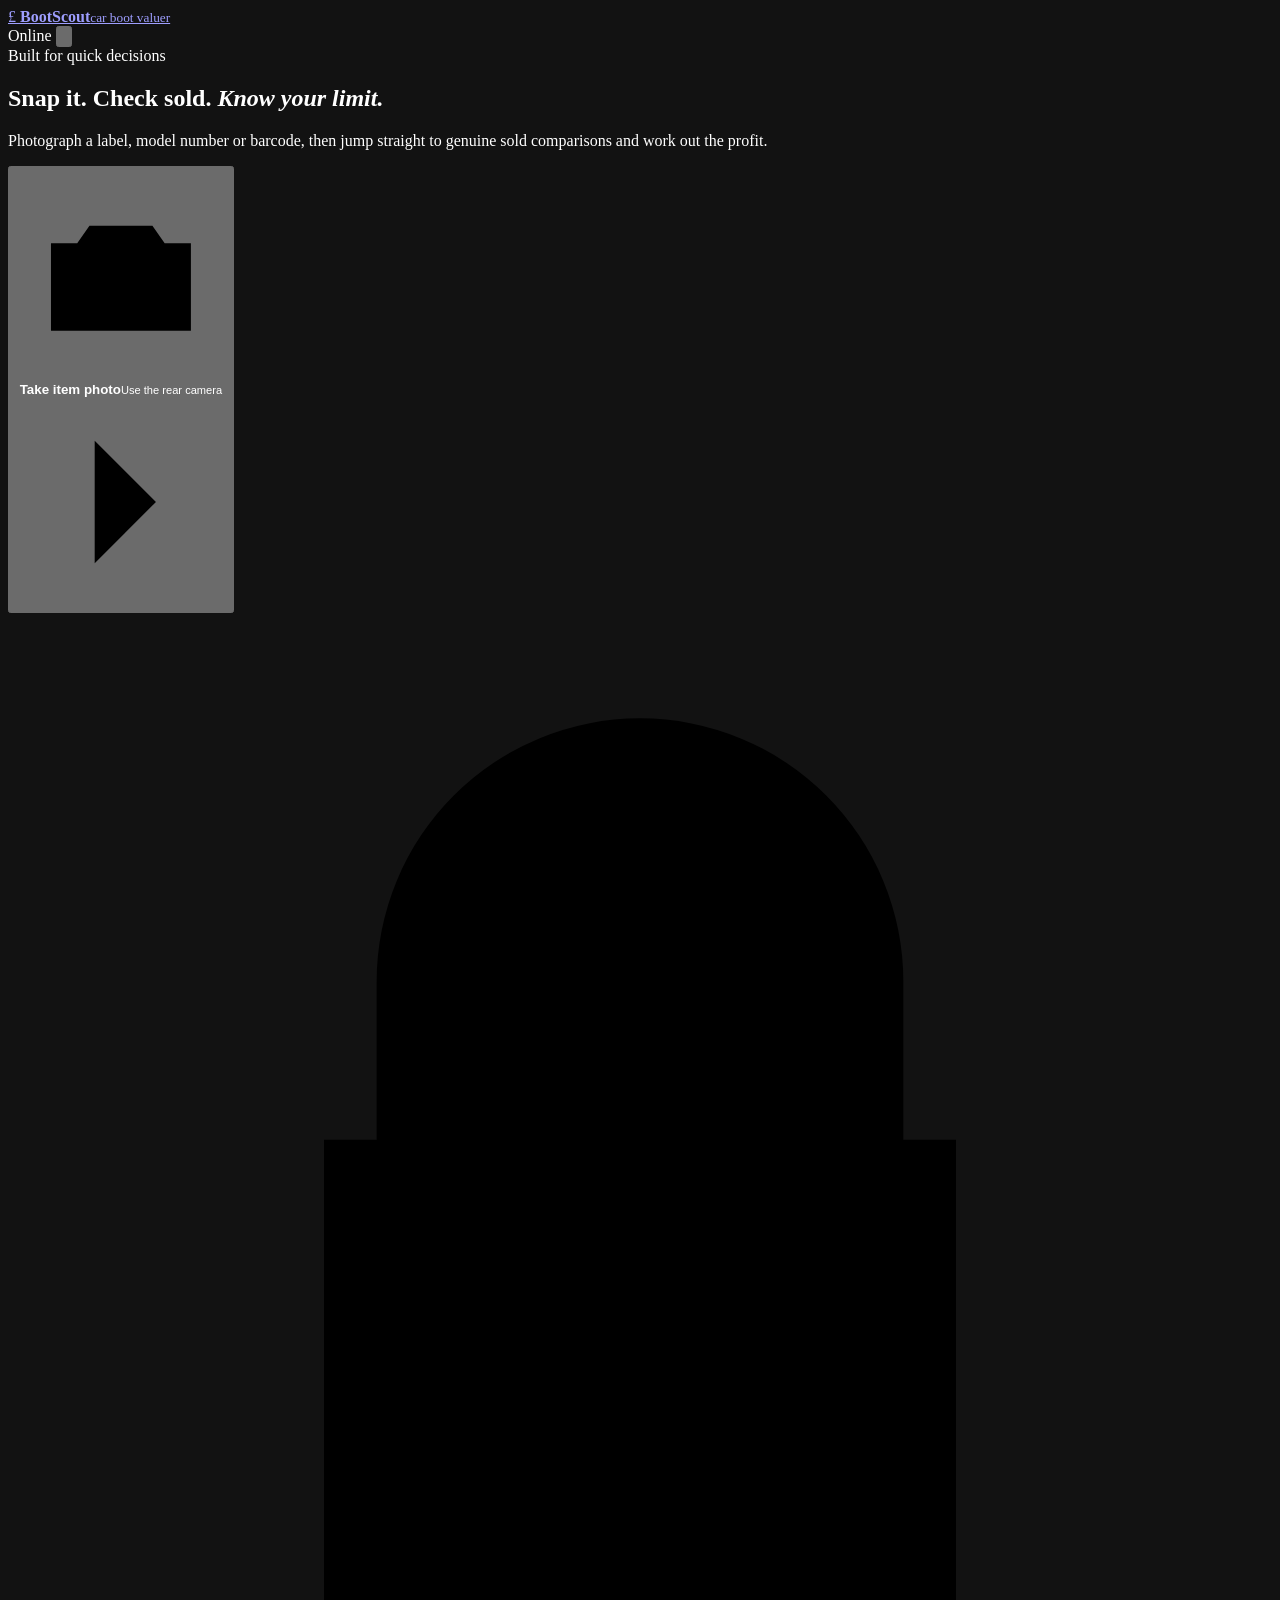
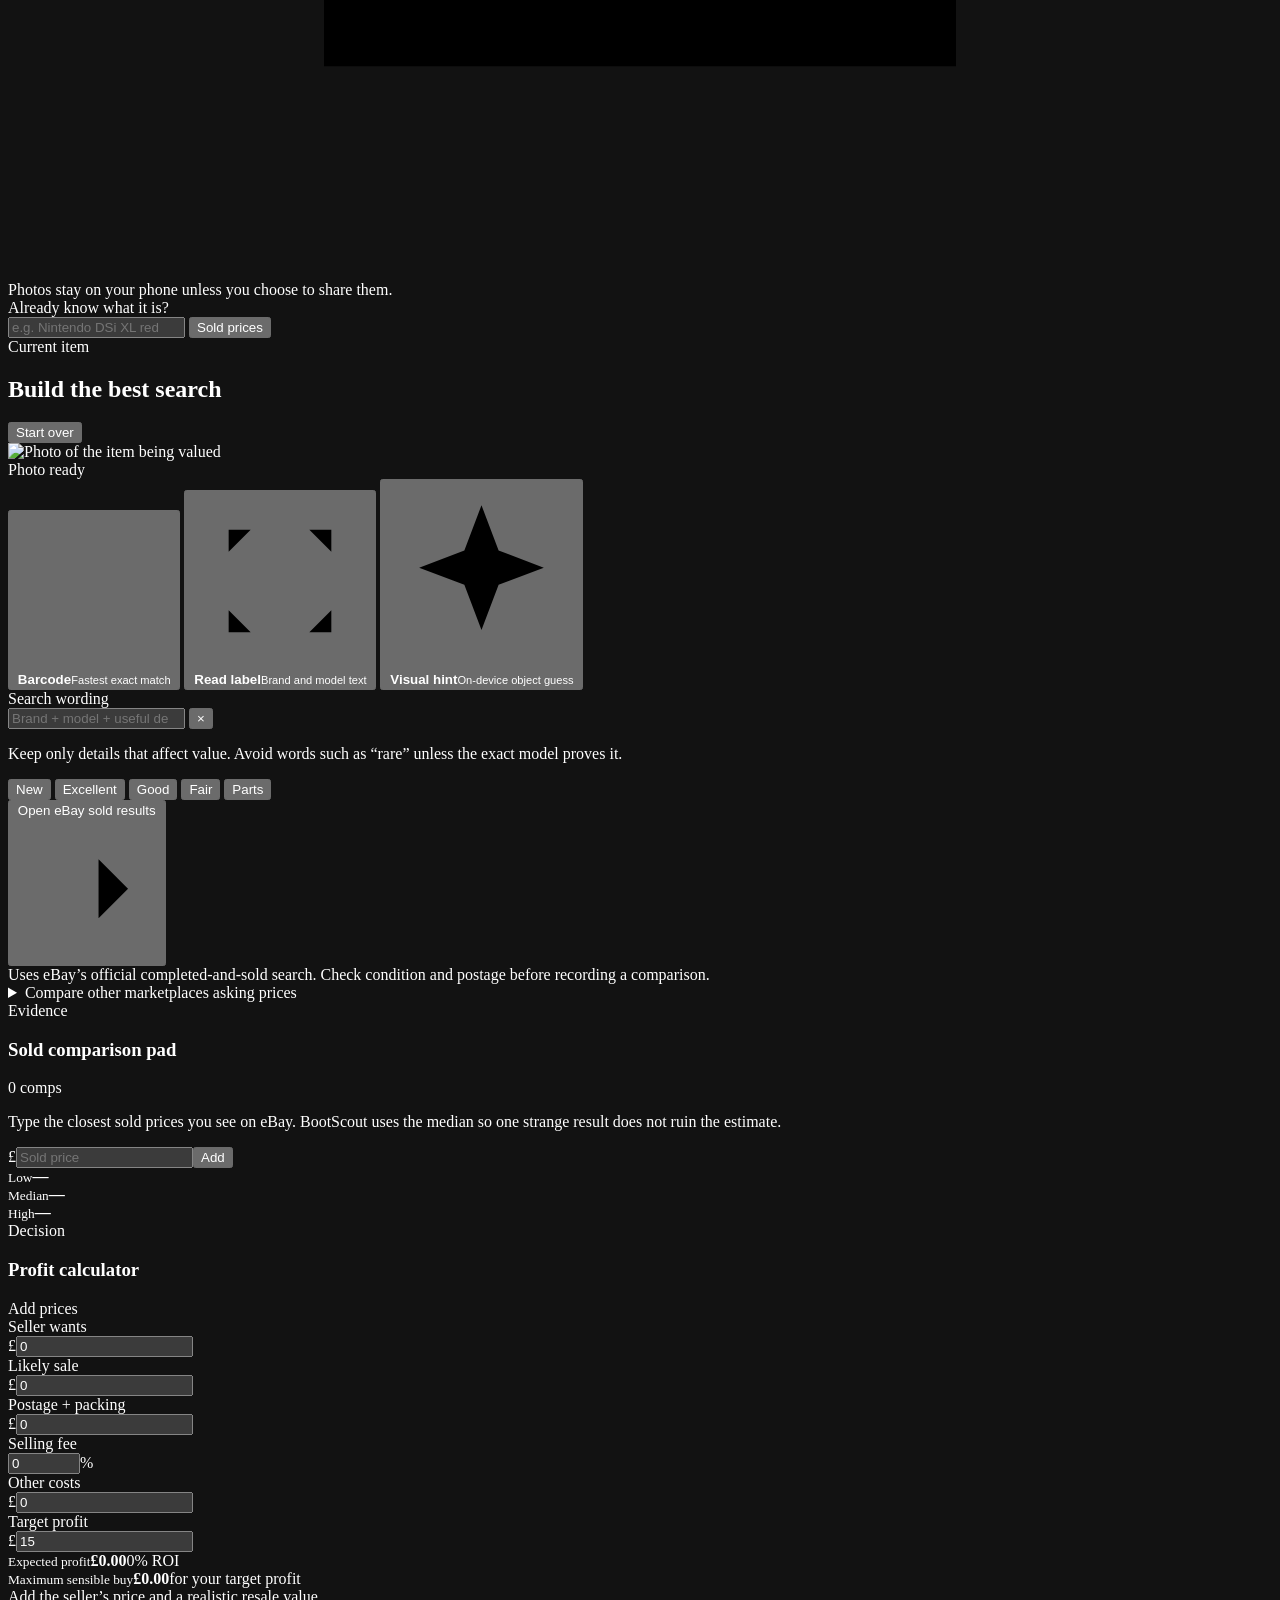
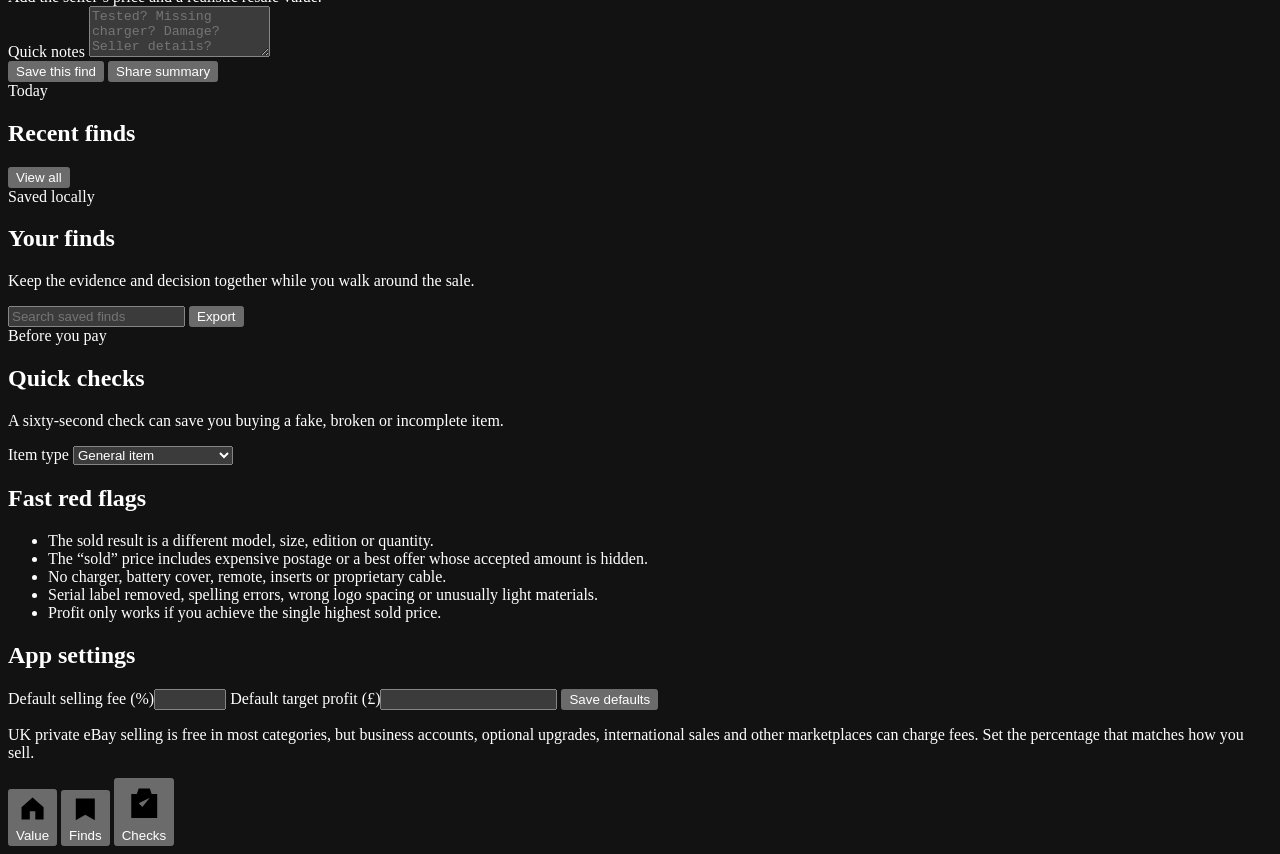
==== bootscout/index.html @ 8f00620e "Add BootScout mobile interface" ====
<!doctype html>
<html lang="en-GB">
<head>
  <meta charset="utf-8">
  <meta name="viewport" content="width=device-width,initial-scale=1,viewport-fit=cover,user-scalable=no">
  <meta name="theme-color" content="#0b1510">
  <meta name="color-scheme" content="dark">
  <meta name="description" content="Snap an item, identify useful details, check eBay sold listings and calculate a safe car boot resale price in seconds.">
  <meta name="apple-mobile-web-app-capable" content="yes">
  <meta name="apple-mobile-web-app-status-bar-style" content="black-translucent">
  <meta name="apple-mobile-web-app-title" content="BootScout">
  <title>BootScout – Car Boot Valuer</title>
  <link rel="manifest" href="manifest.webmanifest">
  <link rel="icon" href="icon.svg" type="image/svg+xml">
  <link rel="apple-touch-icon" href="icon.svg">
  <link rel="stylesheet" href="styles.css">
</head>
<body>
  <div class="ambient ambient-a"></div>
  <div class="ambient ambient-b"></div>

  <header class="topbar">
    <a class="brand" href="./" aria-label="BootScout home">
      <span class="brand-mark" aria-hidden="true">£</span>
      <span><strong>BootScout</strong><small>car boot valuer</small></span>
    </a>
    <div class="top-actions">
      <span id="networkPill" class="network-pill"><i></i><span>Online</span></span>
      <button id="installButton" class="icon-button" type="button" aria-label="Install BootScout" title="Install app">
        <svg viewBox="0 0 24 24" aria-hidden="true"><path d="M12 3v11m0 0 4-4m-4 4-4-4M5 17v3h14v-3"/></svg>
      </button>
    </div>
  </header>

  <main>
    <section id="homeView" class="view active" aria-labelledby="homeTitle">
      <div class="hero-card">
        <div class="eyebrow"><span></span> Built for quick decisions</div>
        <h1 id="homeTitle">Snap it. Check sold. <em>Know your limit.</em></h1>
        <p>Photograph a label, model number or barcode, then jump straight to genuine sold comparisons and work out the profit.</p>
        <input id="photoInput" type="file" accept="image/*" capture="environment" hidden>
        <button id="cameraButton" class="camera-button" type="button">
          <span class="camera-icon">
            <svg viewBox="0 0 24 24" aria-hidden="true"><path d="M4 8.5h3l1.4-2h7.2l1.4 2h3v10H4z"/><circle cx="12" cy="13.5" r="3.25"/></svg>
          </span>
          <span><strong>Take item photo</strong><small>Use the rear camera</small></span>
          <svg class="chevron" viewBox="0 0 24 24" aria-hidden="true"><path d="m9 5 7 7-7 7"/></svg>
        </button>
        <div class="privacy-note">
          <svg viewBox="0 0 24 24" aria-hidden="true"><path d="M7 10V7a5 5 0 0 1 10 0v3m-11 0h12v10H6z"/></svg>
          Photos stay on your phone unless you choose to share them.
        </div>
      </div>

      <form id="quickSearchForm" class="quick-search">
        <label for="quickQuery">Already know what it is?</label>
        <div class="search-row">
          <input id="quickQuery" type="search" autocomplete="off" enterkeyhint="search" placeholder="e.g. Nintendo DSi XL red">
          <button class="primary compact" type="submit">Sold prices</button>
        </div>
      </form>

      <section id="scanWorkspace" class="workspace hidden" aria-labelledby="workspaceTitle">
        <div class="section-heading">
          <div><span class="kicker">Current item</span><h2 id="workspaceTitle">Build the best search</h2></div>
          <button id="resetScanButton" class="text-button" type="button">Start over</button>
        </div>

        <div class="photo-panel">
          <img id="itemPreview" alt="Photo of the item being valued">
          <div class="photo-overlay"><span id="analysisStatus">Photo ready</span></div>
        </div>

        <div class="analysis-grid">
          <button id="barcodeButton" class="analysis-button" type="button">
            <svg viewBox="0 0 24 24" aria-hidden="true"><path d="M4 5v14m3-14v14m3-14v14m4-14v14m2-14v14m4-14v14"/></svg>
            <span><strong>Barcode</strong><small>Fastest exact match</small></span>
          </button>
          <button id="ocrButton" class="analysis-button" type="button">
            <svg viewBox="0 0 24 24" aria-hidden="true"><path d="M5 8V5h3m8 0h3v3m0 8v3h-3m-8 0H5v-3M8 12h8M9 9h6m-5 6h4"/></svg>
            <span><strong>Read label</strong><small>Brand and model text</small></span>
          </button>
          <button id="visualButton" class="analysis-button" type="button">
            <svg viewBox="0 0 24 24" aria-hidden="true"><path d="M12 3 9.8 8.8 4 11l5.8 2.2L12 19l2.2-5.8L20 11l-5.8-2.2z"/></svg>
            <span><strong>Visual hint</strong><small>On-device object guess</small></span>
          </button>
        </div>

        <div id="suggestionChips" class="chips" aria-live="polite"></div>

        <label class="field-label" for="itemQuery">Search wording</label>
        <div class="query-box">
          <input id="itemQuery" type="search" autocomplete="off" enterkeyhint="search" placeholder="Brand + model + useful details">
          <button id="clearQueryButton" type="button" aria-label="Clear search">×</button>
        </div>
        <p class="field-help">Keep only details that affect value. Avoid words such as “rare” unless the exact model proves it.</p>

        <div class="condition-row" role="group" aria-label="Item condition">
          <button type="button" data-condition="New">New</button>
          <button type="button" data-condition="Excellent">Excellent</button>
          <button type="button" data-condition="Good" class="selected">Good</button>
          <button type="button" data-condition="Fair">Fair</button>
          <button type="button" data-condition="Parts">Parts</button>
        </div>

        <button id="ebaySoldButton" class="primary jumbo" type="button">
          <span>Open eBay sold results</span>
          <svg viewBox="0 0 24 24" aria-hidden="true"><path d="M5 12h14m-5-5 5 5-5 5"/></svg>
        </button>
        <div class="official-note">Uses eBay’s official completed-and-sold search. Check condition and postage before recording a comparison.</div>

        <details class="market-drawer">
          <summary>Compare other marketplaces <span>asking prices</span></summary>
          <div id="marketButtons" class="market-grid"></div>
        </details>

        <section class="comp-card" aria-labelledby="compTitle">
          <div class="section-heading small">
            <div><span class="kicker">Evidence</span><h3 id="compTitle">Sold comparison pad</h3></div>
            <span id="compCount" class="counter">0 comps</span>
          </div>
          <p>Type the closest sold prices you see on eBay. BootScout uses the median so one strange result does not ruin the estimate.</p>
          <form id="compForm" class="money-entry">
            <span>£</span><input id="compPrice" inputmode="decimal" type="number" min="0" step="0.01" placeholder="Sold price"><button type="submit">Add</button>
          </form>
          <div id="compList" class="comp-list"></div>
          <div id="compStats" class="stats-grid empty">
            <div><small>Low</small><strong>—</strong></div>
            <div class="featured"><small>Median</small><strong>—</strong></div>
            <div><small>High</small><strong>—</strong></div>
          </div>
        </section>

        <section class="calculator-card" aria-labelledby="calculatorTitle">
          <div class="section-heading small">
            <div><span class="kicker">Decision</span><h3 id="calculatorTitle">Profit calculator</h3></div>
            <span id="decisionBadge" class="decision-badge neutral">Add prices</span>
          </div>
          <div class="calculator-grid">
            <label>Seller wants<div class="money-input"><span>£</span><input id="buyPrice" inputmode="decimal" type="number" min="0" step="0.01" value="0"></div></label>
            <label>Likely sale<div class="money-input"><span>£</span><input id="salePrice" inputmode="decimal" type="number" min="0" step="0.01" value="0"></div></label>
            <label>Postage + packing<div class="money-input"><span>£</span><input id="postagePrice" inputmode="decimal" type="number" min="0" step="0.01" value="0"></div></label>
            <label>Selling fee<div class="money-input suffix"><input id="feePercent" inputmode="decimal" type="number" min="0" max="100" step="0.1" value="0"><span>%</span></div></label>
            <label>Other costs<div class="money-input"><span>£</span><input id="otherCosts" inputmode="decimal" type="number" min="0" step="0.01" value="0"></div></label>
            <label>Target profit<div class="money-input"><span>£</span><input id="targetProfit" inputmode="decimal" type="number" min="0" step="1" value="15"></div></label>
          </div>
          <div class="result-panel">
            <div><small>Expected profit</small><strong id="profitResult">£0.00</strong><span id="roiResult">0% ROI</span></div>
            <div><small>Maximum sensible buy</small><strong id="maxBuyResult">£0.00</strong><span>for your target profit</span></div>
          </div>
          <div id="riskNote" class="risk-note">Add the seller’s price and a realistic resale value.</div>
        </section>

        <label class="field-label" for="itemNotes">Quick notes</label>
        <textarea id="itemNotes" rows="3" placeholder="Tested? Missing charger? Damage? Seller details?"></textarea>

        <div class="workspace-actions">
          <button id="saveFindButton" class="primary" type="button">Save this find</button>
          <button id="shareFindButton" class="secondary" type="button">Share summary</button>
        </div>
      </section>

      <section class="recent-section" aria-labelledby="recentTitle">
        <div class="section-heading">
          <div><span class="kicker">Today</span><h2 id="recentTitle">Recent finds</h2></div>
          <button class="text-button" type="button" data-go="finds">View all</button>
        </div>
        <div id="recentFinds" class="find-list compact-list"></div>
      </section>
    </section>

    <section id="findsView" class="view" aria-labelledby="findsTitle">
      <div class="page-heading">
        <span class="kicker">Saved locally</span>
        <h1 id="findsTitle">Your finds</h1>
        <p>Keep the evidence and decision together while you walk around the sale.</p>
      </div>
      <div class="find-toolbar">
        <input id="findSearch" type="search" placeholder="Search saved finds">
        <button id="exportButton" class="secondary compact" type="button">Export</button>
      </div>
      <div id="allFinds" class="find-list"></div>
    </section>

    <section id="toolkitView" class="view" aria-labelledby="toolkitTitle">
      <div class="page-heading">
        <span class="kicker">Before you pay</span>
        <h1 id="toolkitTitle">Quick checks</h1>
        <p>A sixty-second check can save you buying a fake, broken or incomplete item.</p>
      </div>

      <section class="tool-card">
        <label class="field-label" for="categorySelect">Item type</label>
        <select id="categorySelect">
          <option value="general">General item</option>
          <option value="electronics">Electronics</option>
          <option value="games">Games and consoles</option>
          <option value="toys">Toys and collectables</option>
          <option value="clothing">Clothing and trainers</option>
          <option value="media">Books, vinyl and media</option>
          <option value="tools">Tools and equipment</option>
        </select>
        <div id="checklist" class="checklist"></div>
      </section>

      <section class="tool-card warning-card">
        <h2>Fast red flags</h2>
        <ul>
          <li>The sold result is a different model, size, edition or quantity.</li>
          <li>The “sold” price includes expensive postage or a best offer whose accepted amount is hidden.</li>
          <li>No charger, battery cover, remote, inserts or proprietary cable.</li>
          <li>Serial label removed, spelling errors, wrong logo spacing or unusually light materials.</li>
          <li>Profit only works if you achieve the single highest sold price.</li>
        </ul>
      </section>

      <section class="tool-card settings-card">
        <h2>App settings</h2>
        <label>Default selling fee (%)<input id="defaultFee" type="number" min="0" max="100" step="0.1"></label>
        <label>Default target profit (£)<input id="defaultTarget" type="number" min="0" step="1"></label>
        <button id="saveSettingsButton" class="secondary" type="button">Save defaults</button>
        <p class="microcopy">UK private eBay selling is free in most categories, but business accounts, optional upgrades, international sales and other marketplaces can charge fees. Set the percentage that matches how you sell.</p>
      </section>
    </section>
  </main>

  <nav class="bottom-nav" aria-label="Main navigation">
    <button type="button" class="active" data-view="home"><svg viewBox="0 0 24 24"><path d="m4 11 8-7 8 7v9h-6v-6h-4v6H4z"/></svg><span>Value</span></button>
    <button type="button" data-view="finds"><svg viewBox="0 0 24 24"><path d="M5 4h14v16l-7-4-7 4z"/></svg><span>Finds</span></button>
    <button type="button" data-view="toolkit"><svg viewBox="0 0 24 24"><path d="M9 4h6l1 3h3v13H5V7h3zM9 12l2 2 4-5"/></svg><span>Checks</span></button>
  </nav>

  <dialog id="installDialog" class="modal">
    <div class="modal-handle"></div>
    <button class="modal-close" type="button" aria-label="Close">×</button>
    <div class="install-icon">£</div>
    <h2>Add BootScout to Home Screen</h2>
    <div id="installSteps"></div>
  </dialog>

  <dialog id="findDialog" class="modal find-modal">
    <div class="modal-handle"></div>
    <button class="modal-close" type="button" aria-label="Close">×</button>
    <div id="findDialogContent"></div>
  </dialog>

  <div id="toast" class="toast" role="status" aria-live="polite"></div>
  <script src="app.js" defer></script>
</body>
</html>
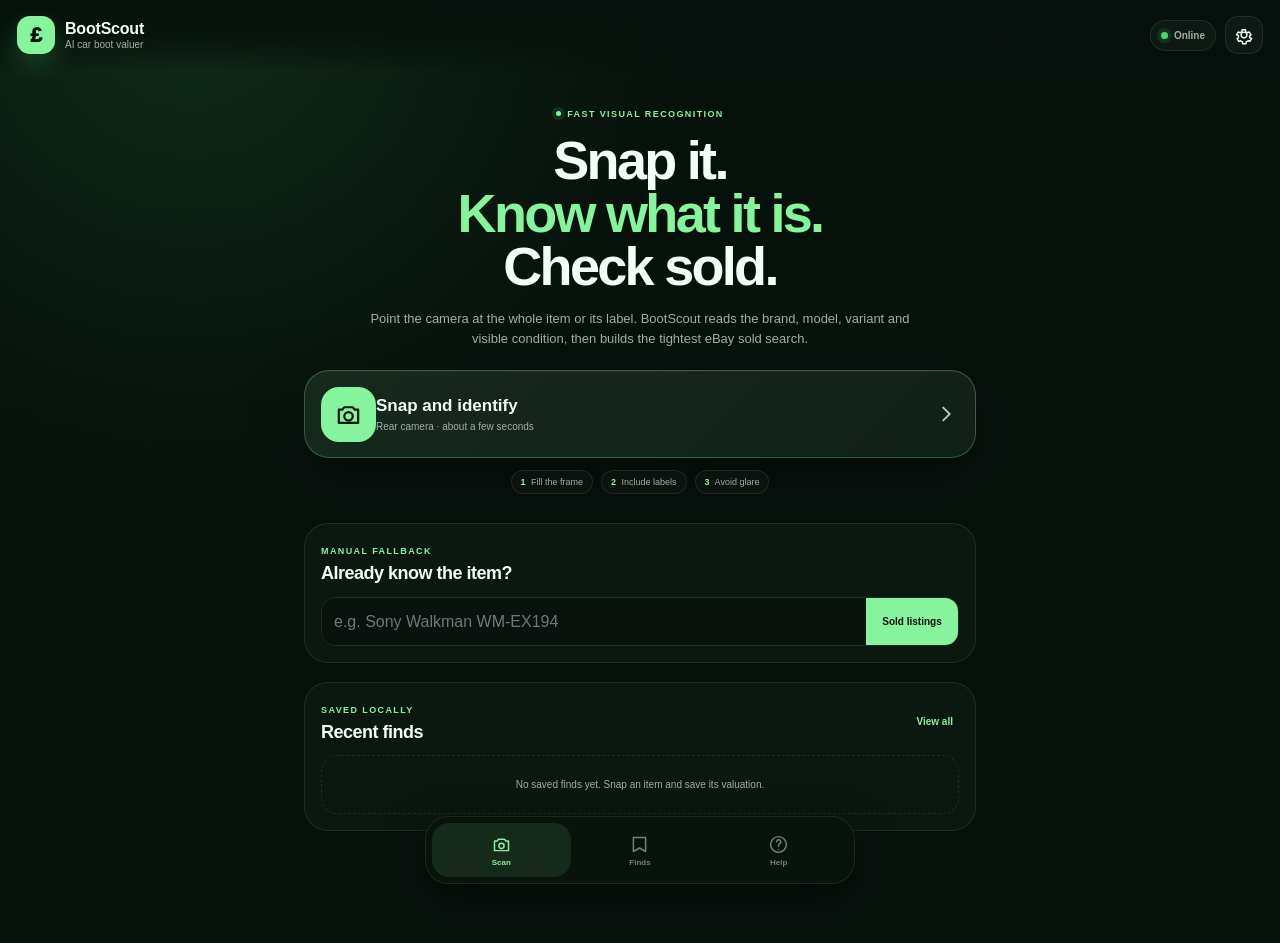
==== commit 54ccbbdd: "Launch BootScout AI visual scan interface" ====
--- a/bootscout/index.html
+++ b/bootscout/index.html
@@ -3,248 +3,206 @@
 <head>
   <meta charset="utf-8">
   <meta name="viewport" content="width=device-width,initial-scale=1,viewport-fit=cover,user-scalable=no">
-  <meta name="theme-color" content="#0b1510">
+  <meta name="theme-color" content="#07110c">
   <meta name="color-scheme" content="dark">
-  <meta name="description" content="Snap an item, identify useful details, check eBay sold listings and calculate a safe car boot resale price in seconds.">
+  <meta name="description" content="Snap an item, identify it with AI and jump straight to exact eBay sold listings.">
   <meta name="apple-mobile-web-app-capable" content="yes">
   <meta name="apple-mobile-web-app-status-bar-style" content="black-translucent">
   <meta name="apple-mobile-web-app-title" content="BootScout">
-  <title>BootScout – Car Boot Valuer</title>
+  <title>BootScout AI – Snap, identify, value</title>
   <link rel="manifest" href="manifest.webmanifest">
   <link rel="icon" href="icon.svg" type="image/svg+xml">
   <link rel="apple-touch-icon" href="icon.svg">
-  <link rel="stylesheet" href="styles.css">
+  <link rel="stylesheet" href="styles-v2.css?v=2">
 </head>
 <body>
-  <div class="ambient ambient-a"></div>
-  <div class="ambient ambient-b"></div>
+  <div class="backdrop" aria-hidden="true"></div>
 
   <header class="topbar">
-    <a class="brand" href="./" aria-label="BootScout home">
-      <span class="brand-mark" aria-hidden="true">£</span>
-      <span><strong>BootScout</strong><small>car boot valuer</small></span>
-    </a>
+    <button class="brand" type="button" data-view="scan" aria-label="BootScout home">
+      <span class="brand-icon">£</span>
+      <span><strong>BootScout</strong><small>AI car boot valuer</small></span>
+    </button>
     <div class="top-actions">
-      <span id="networkPill" class="network-pill"><i></i><span>Online</span></span>
-      <button id="installButton" class="icon-button" type="button" aria-label="Install BootScout" title="Install app">
-        <svg viewBox="0 0 24 24" aria-hidden="true"><path d="M12 3v11m0 0 4-4m-4 4-4-4M5 17v3h14v-3"/></svg>
+      <span id="onlinePill" class="online-pill"><i></i><span>Online</span></span>
+      <button id="settingsButton" class="round-button" type="button" aria-label="Settings">
+        <svg viewBox="0 0 24 24" aria-hidden="true"><path d="M12 15.5a3.5 3.5 0 1 0 0-7 3.5 3.5 0 0 0 0 7Z"/><path d="m19.4 15 .1.1 1.6 1.2-2 3.4-2-.8-.2.1a8 8 0 0 1-2 .9l-.2.1-.3 2.5h-4l-.3-2.5-.2-.1a8 8 0 0 1-2-.9l-.2-.1-2 .8-2-3.4 1.6-1.2.1-.1a8 8 0 0 1 0-2.3v-.2L3 11.8l2-3.4 2 .8.2-.1a8 8 0 0 1 2-.9l.2-.1.3-2.5h4l.3 2.5.2.1a8 8 0 0 1 2 .9l.2.1 2-.8 2 3.4-1.6 1.2-.1.1a8 8 0 0 1 0 2.3Z"/></svg>
       </button>
     </div>
   </header>
 
   <main>
-    <section id="homeView" class="view active" aria-labelledby="homeTitle">
-      <div class="hero-card">
-        <div class="eyebrow"><span></span> Built for quick decisions</div>
-        <h1 id="homeTitle">Snap it. Check sold. <em>Know your limit.</em></h1>
-        <p>Photograph a label, model number or barcode, then jump straight to genuine sold comparisons and work out the profit.</p>
-        <input id="photoInput" type="file" accept="image/*" capture="environment" hidden>
-        <button id="cameraButton" class="camera-button" type="button">
-          <span class="camera-icon">
-            <svg viewBox="0 0 24 24" aria-hidden="true"><path d="M4 8.5h3l1.4-2h7.2l1.4 2h3v10H4z"/><circle cx="12" cy="13.5" r="3.25"/></svg>
+    <section id="scanView" class="view active">
+      <section class="hero" aria-labelledby="heroTitle">
+        <div class="hero-copy">
+          <span class="eyebrow"><i></i> Fast visual recognition</span>
+          <h1 id="heroTitle">Snap it. <em>Know what it is.</em> Check sold.</h1>
+          <p>Point the camera at the whole item or its label. BootScout reads the brand, model, variant and visible condition, then builds the tightest eBay sold search.</p>
+        </div>
+
+        <input id="cameraInput" type="file" accept="image/*" capture="environment" hidden>
+        <button id="snapButton" class="snap-button" type="button">
+          <span class="snap-icon">
+            <svg viewBox="0 0 24 24" aria-hidden="true"><path d="M4 8h3l1.4-2h7.2L17 8h3v11H4V8Z"/><circle cx="12" cy="13.5" r="3.5"/></svg>
           </span>
-          <span><strong>Take item photo</strong><small>Use the rear camera</small></span>
-          <svg class="chevron" viewBox="0 0 24 24" aria-hidden="true"><path d="m9 5 7 7-7 7"/></svg>
+          <span><strong>Snap and identify</strong><small>Rear camera · about a few seconds</small></span>
+          <svg class="arrow" viewBox="0 0 24 24" aria-hidden="true"><path d="m9 5 7 7-7 7"/></svg>
         </button>
-        <div class="privacy-note">
-          <svg viewBox="0 0 24 24" aria-hidden="true"><path d="M7 10V7a5 5 0 0 1 10 0v3m-11 0h12v10H6z"/></svg>
-          Photos stay on your phone unless you choose to share them.
-        </div>
+
+        <div class="capture-tips">
+          <span><b>1</b> Fill the frame</span>
+          <span><b>2</b> Include labels</span>
+          <span><b>3</b> Avoid glare</span>
+        </div>
+      </section>
+
+      <section id="scanPanel" class="scan-panel hidden" aria-live="polite">
+        <div class="photo-stage">
+          <img id="photoPreview" alt="Item being identified">
+          <div id="scanOverlay" class="scan-overlay">
+            <div class="scanner-line"></div>
+            <div class="scan-message">
+              <span class="spinner"></span>
+              <strong id="scanStatus">Preparing photo…</strong>
+              <small id="scanSubstatus">Reading visible details</small>
+            </div>
+          </div>
+          <button id="retakeButton" class="photo-action" type="button">Retake</button>
+        </div>
+
+        <article id="resultCard" class="result-card hidden">
+          <header class="result-header">
+            <div>
+              <span class="eyebrow"><i></i> Visual match</span>
+              <h2 id="itemName">Item identified</h2>
+            </div>
+            <span id="confidenceBadge" class="confidence">—</span>
+          </header>
+
+          <div id="identityGrid" class="identity-grid"></div>
+          <p id="descriptionText" class="description"></p>
+          <div id="warningBox" class="warning-box hidden"></div>
+
+          <label class="search-label" for="searchQuery">Best sold-search wording</label>
+          <div class="query-row">
+            <input id="searchQuery" type="search" autocomplete="off" enterkeyhint="search">
+            <button id="copyQueryButton" type="button" aria-label="Copy search wording">
+              <svg viewBox="0 0 24 24" aria-hidden="true"><path d="M9 8h10v12H9zM5 4h10v4M5 4v12h4"/></svg>
+            </button>
+          </div>
+
+          <button id="soldButton" class="sold-button" type="button">
+            <span>
+              <svg viewBox="0 0 24 24" aria-hidden="true"><path d="M4 7h16v12H4zM7 7V5h10v2M8 12h8m-8 3h5"/></svg>
+              <span><strong>Open exact eBay sold listings</strong><small>Completed + sold · UK results</small></span>
+            </span>
+            <svg class="arrow" viewBox="0 0 24 24" aria-hidden="true"><path d="m9 5 7 7-7 7"/></svg>
+          </button>
+
+          <div id="alternativeQueries" class="alternative-queries"></div>
+
+          <details class="evidence-panel">
+            <summary>Record sold prices and calculate profit</summary>
+            <div class="evidence-body">
+              <form id="compForm" class="comp-form">
+                <label for="compPrice">Add a matching sold price</label>
+                <div><span>£</span><input id="compPrice" type="number" min="0" step="0.01" inputmode="decimal" placeholder="35.00"><button type="submit">Add</button></div>
+              </form>
+              <div id="compChips" class="comp-chips"></div>
+              <div class="price-stats">
+                <div><small>Low</small><strong id="lowPrice">—</strong></div>
+                <div class="featured"><small>Median</small><strong id="medianPrice">—</strong></div>
+                <div><small>High</small><strong id="highPrice">—</strong></div>
+              </div>
+
+              <div class="calculator-grid">
+                <label>Seller wants<span class="money-input"><b>£</b><input id="buyPrice" type="number" min="0" step="0.01" inputmode="decimal" value="0"></span></label>
+                <label>Likely sale<span class="money-input"><b>£</b><input id="salePrice" type="number" min="0" step="0.01" inputmode="decimal" value="0"></span></label>
+                <label>Postage/costs<span class="money-input"><b>£</b><input id="costsPrice" type="number" min="0" step="0.01" inputmode="decimal" value="0"></span></label>
+                <label>Selling fee<span class="money-input suffix"><input id="feePercent" type="number" min="0" max="100" step="0.1" inputmode="decimal" value="0"><b>%</b></span></label>
+              </div>
+
+              <div class="profit-result">
+                <div><small>Expected profit</small><strong id="profitValue">£0.00</strong><span id="roiValue">0% ROI</span></div>
+                <div><small>Maximum buy for £15 profit</small><strong id="maxBuyValue">£0.00</strong></div>
+              </div>
+            </div>
+          </details>
+
+          <div class="result-actions">
+            <button id="saveButton" class="secondary-button" type="button">Save find</button>
+            <button id="newScanButton" class="ghost-button" type="button">Scan another</button>
+          </div>
+        </article>
+      </section>
+
+      <section class="manual-card">
+        <div>
+          <span class="eyebrow">Manual fallback</span>
+          <h2>Already know the item?</h2>
+        </div>
+        <form id="manualForm">
+          <input id="manualQuery" type="search" autocomplete="off" placeholder="e.g. Sony Walkman WM-EX194">
+          <button type="submit">Sold listings</button>
+        </form>
+      </section>
+
+      <section class="recent-section">
+        <header>
+          <div><span class="eyebrow">Saved locally</span><h2>Recent finds</h2></div>
+          <button type="button" data-view="finds">View all</button>
+        </header>
+        <div id="recentFinds" class="find-list"></div>
+      </section>
+    </section>
+
+    <section id="findsView" class="view">
+      <div class="page-title"><span class="eyebrow">On this device</span><h1>Your finds</h1><p>Photos, visual matches and calculations stay stored locally.</p></div>
+      <div id="allFinds" class="find-list full"></div>
+    </section>
+
+    <section id="helpView" class="view">
+      <div class="page-title"><span class="eyebrow">Get better matches</span><h1>Fast scanning guide</h1><p>The recognition is strongest when the camera can see distinctive details.</p></div>
+      <div class="help-grid">
+        <article><b>1</b><h2>Photograph the front</h2><p>Fill most of the frame with the item. Include logos, buttons, shape and colour.</p></article>
+        <article><b>2</b><h2>Use the label when needed</h2><p>For electronics, tools and appliances, photograph the model sticker for an exact search.</p></article>
+        <article><b>3</b><h2>Check the result</h2><p>AI can be wrong. Confirm the model, edition, size and included accessories against sold listings.</p></article>
+        <article><b>4</b><h2>Match sold condition</h2><p>Do not compare a damaged loose item with a boxed tested example.</p></article>
       </div>
-
-      <form id="quickSearchForm" class="quick-search">
-        <label for="quickQuery">Already know what it is?</label>
-        <div class="search-row">
-          <input id="quickQuery" type="search" autocomplete="off" enterkeyhint="search" placeholder="e.g. Nintendo DSi XL red">
-          <button class="primary compact" type="submit">Sold prices</button>
-        </div>
-      </form>
-
-      <section id="scanWorkspace" class="workspace hidden" aria-labelledby="workspaceTitle">
-        <div class="section-heading">
-          <div><span class="kicker">Current item</span><h2 id="workspaceTitle">Build the best search</h2></div>
-          <button id="resetScanButton" class="text-button" type="button">Start over</button>
-        </div>
-
-        <div class="photo-panel">
-          <img id="itemPreview" alt="Photo of the item being valued">
-          <div class="photo-overlay"><span id="analysisStatus">Photo ready</span></div>
-        </div>
-
-        <div class="analysis-grid">
-          <button id="barcodeButton" class="analysis-button" type="button">
-            <svg viewBox="0 0 24 24" aria-hidden="true"><path d="M4 5v14m3-14v14m3-14v14m4-14v14m2-14v14m4-14v14"/></svg>
-            <span><strong>Barcode</strong><small>Fastest exact match</small></span>
-          </button>
-          <button id="ocrButton" class="analysis-button" type="button">
-            <svg viewBox="0 0 24 24" aria-hidden="true"><path d="M5 8V5h3m8 0h3v3m0 8v3h-3m-8 0H5v-3M8 12h8M9 9h6m-5 6h4"/></svg>
-            <span><strong>Read label</strong><small>Brand and model text</small></span>
-          </button>
-          <button id="visualButton" class="analysis-button" type="button">
-            <svg viewBox="0 0 24 24" aria-hidden="true"><path d="M12 3 9.8 8.8 4 11l5.8 2.2L12 19l2.2-5.8L20 11l-5.8-2.2z"/></svg>
-            <span><strong>Visual hint</strong><small>On-device object guess</small></span>
-          </button>
-        </div>
-
-        <div id="suggestionChips" class="chips" aria-live="polite"></div>
-
-        <label class="field-label" for="itemQuery">Search wording</label>
-        <div class="query-box">
-          <input id="itemQuery" type="search" autocomplete="off" enterkeyhint="search" placeholder="Brand + model + useful details">
-          <button id="clearQueryButton" type="button" aria-label="Clear search">×</button>
-        </div>
-        <p class="field-help">Keep only details that affect value. Avoid words such as “rare” unless the exact model proves it.</p>
-
-        <div class="condition-row" role="group" aria-label="Item condition">
-          <button type="button" data-condition="New">New</button>
-          <button type="button" data-condition="Excellent">Excellent</button>
-          <button type="button" data-condition="Good" class="selected">Good</button>
-          <button type="button" data-condition="Fair">Fair</button>
-          <button type="button" data-condition="Parts">Parts</button>
-        </div>
-
-        <button id="ebaySoldButton" class="primary jumbo" type="button">
-          <span>Open eBay sold results</span>
-          <svg viewBox="0 0 24 24" aria-hidden="true"><path d="M5 12h14m-5-5 5 5-5 5"/></svg>
-        </button>
-        <div class="official-note">Uses eBay’s official completed-and-sold search. Check condition and postage before recording a comparison.</div>
-
-        <details class="market-drawer">
-          <summary>Compare other marketplaces <span>asking prices</span></summary>
-          <div id="marketButtons" class="market-grid"></div>
-        </details>
-
-        <section class="comp-card" aria-labelledby="compTitle">
-          <div class="section-heading small">
-            <div><span class="kicker">Evidence</span><h3 id="compTitle">Sold comparison pad</h3></div>
-            <span id="compCount" class="counter">0 comps</span>
-          </div>
-          <p>Type the closest sold prices you see on eBay. BootScout uses the median so one strange result does not ruin the estimate.</p>
-          <form id="compForm" class="money-entry">
-            <span>£</span><input id="compPrice" inputmode="decimal" type="number" min="0" step="0.01" placeholder="Sold price"><button type="submit">Add</button>
-          </form>
-          <div id="compList" class="comp-list"></div>
-          <div id="compStats" class="stats-grid empty">
-            <div><small>Low</small><strong>—</strong></div>
-            <div class="featured"><small>Median</small><strong>—</strong></div>
-            <div><small>High</small><strong>—</strong></div>
-          </div>
-        </section>
-
-        <section class="calculator-card" aria-labelledby="calculatorTitle">
-          <div class="section-heading small">
-            <div><span class="kicker">Decision</span><h3 id="calculatorTitle">Profit calculator</h3></div>
-            <span id="decisionBadge" class="decision-badge neutral">Add prices</span>
-          </div>
-          <div class="calculator-grid">
-            <label>Seller wants<div class="money-input"><span>£</span><input id="buyPrice" inputmode="decimal" type="number" min="0" step="0.01" value="0"></div></label>
-            <label>Likely sale<div class="money-input"><span>£</span><input id="salePrice" inputmode="decimal" type="number" min="0" step="0.01" value="0"></div></label>
-            <label>Postage + packing<div class="money-input"><span>£</span><input id="postagePrice" inputmode="decimal" type="number" min="0" step="0.01" value="0"></div></label>
-            <label>Selling fee<div class="money-input suffix"><input id="feePercent" inputmode="decimal" type="number" min="0" max="100" step="0.1" value="0"><span>%</span></div></label>
-            <label>Other costs<div class="money-input"><span>£</span><input id="otherCosts" inputmode="decimal" type="number" min="0" step="0.01" value="0"></div></label>
-            <label>Target profit<div class="money-input"><span>£</span><input id="targetProfit" inputmode="decimal" type="number" min="0" step="1" value="15"></div></label>
-          </div>
-          <div class="result-panel">
-            <div><small>Expected profit</small><strong id="profitResult">£0.00</strong><span id="roiResult">0% ROI</span></div>
-            <div><small>Maximum sensible buy</small><strong id="maxBuyResult">£0.00</strong><span>for your target profit</span></div>
-          </div>
-          <div id="riskNote" class="risk-note">Add the seller’s price and a realistic resale value.</div>
-        </section>
-
-        <label class="field-label" for="itemNotes">Quick notes</label>
-        <textarea id="itemNotes" rows="3" placeholder="Tested? Missing charger? Damage? Seller details?"></textarea>
-
-        <div class="workspace-actions">
-          <button id="saveFindButton" class="primary" type="button">Save this find</button>
-          <button id="shareFindButton" class="secondary" type="button">Share summary</button>
-        </div>
-      </section>
-
-      <section class="recent-section" aria-labelledby="recentTitle">
-        <div class="section-heading">
-          <div><span class="kicker">Today</span><h2 id="recentTitle">Recent finds</h2></div>
-          <button class="text-button" type="button" data-go="finds">View all</button>
-        </div>
-        <div id="recentFinds" class="find-list compact-list"></div>
-      </section>
-    </section>
-
-    <section id="findsView" class="view" aria-labelledby="findsTitle">
-      <div class="page-heading">
-        <span class="kicker">Saved locally</span>
-        <h1 id="findsTitle">Your finds</h1>
-        <p>Keep the evidence and decision together while you walk around the sale.</p>
-      </div>
-      <div class="find-toolbar">
-        <input id="findSearch" type="search" placeholder="Search saved finds">
-        <button id="exportButton" class="secondary compact" type="button">Export</button>
-      </div>
-      <div id="allFinds" class="find-list"></div>
-    </section>
-
-    <section id="toolkitView" class="view" aria-labelledby="toolkitTitle">
-      <div class="page-heading">
-        <span class="kicker">Before you pay</span>
-        <h1 id="toolkitTitle">Quick checks</h1>
-        <p>A sixty-second check can save you buying a fake, broken or incomplete item.</p>
-      </div>
-
-      <section class="tool-card">
-        <label class="field-label" for="categorySelect">Item type</label>
-        <select id="categorySelect">
-          <option value="general">General item</option>
-          <option value="electronics">Electronics</option>
-          <option value="games">Games and consoles</option>
-          <option value="toys">Toys and collectables</option>
-          <option value="clothing">Clothing and trainers</option>
-          <option value="media">Books, vinyl and media</option>
-          <option value="tools">Tools and equipment</option>
-        </select>
-        <div id="checklist" class="checklist"></div>
-      </section>
-
-      <section class="tool-card warning-card">
-        <h2>Fast red flags</h2>
-        <ul>
-          <li>The sold result is a different model, size, edition or quantity.</li>
-          <li>The “sold” price includes expensive postage or a best offer whose accepted amount is hidden.</li>
-          <li>No charger, battery cover, remote, inserts or proprietary cable.</li>
-          <li>Serial label removed, spelling errors, wrong logo spacing or unusually light materials.</li>
-          <li>Profit only works if you achieve the single highest sold price.</li>
-        </ul>
-      </section>
-
-      <section class="tool-card settings-card">
-        <h2>App settings</h2>
-        <label>Default selling fee (%)<input id="defaultFee" type="number" min="0" max="100" step="0.1"></label>
-        <label>Default target profit (£)<input id="defaultTarget" type="number" min="0" step="1"></label>
-        <button id="saveSettingsButton" class="secondary" type="button">Save defaults</button>
-        <p class="microcopy">UK private eBay selling is free in most categories, but business accounts, optional upgrades, international sales and other marketplaces can charge fees. Set the percentage that matches how you sell.</p>
-      </section>
     </section>
   </main>
 
   <nav class="bottom-nav" aria-label="Main navigation">
-    <button type="button" class="active" data-view="home"><svg viewBox="0 0 24 24"><path d="m4 11 8-7 8 7v9h-6v-6h-4v6H4z"/></svg><span>Value</span></button>
+    <button class="active" type="button" data-view="scan"><svg viewBox="0 0 24 24"><path d="M4 8h3l1.5-2h7L17 8h3v11H4zM9 13.5a3 3 0 1 0 6 0 3 3 0 0 0-6 0Z"/></svg><span>Scan</span></button>
     <button type="button" data-view="finds"><svg viewBox="0 0 24 24"><path d="M5 4h14v16l-7-4-7 4z"/></svg><span>Finds</span></button>
-    <button type="button" data-view="toolkit"><svg viewBox="0 0 24 24"><path d="M9 4h6l1 3h3v13H5V7h3zM9 12l2 2 4-5"/></svg><span>Checks</span></button>
+    <button type="button" data-view="help"><svg viewBox="0 0 24 24"><path d="M12 18h.01M9.8 9a2.4 2.4 0 1 1 3.2 2.26c-.7.3-1 1-1 1.74v1"/><circle cx="12" cy="12" r="9"/></svg><span>Help</span></button>
   </nav>
 
-  <dialog id="installDialog" class="modal">
-    <div class="modal-handle"></div>
-    <button class="modal-close" type="button" aria-label="Close">×</button>
-    <div class="install-icon">£</div>
-    <h2>Add BootScout to Home Screen</h2>
-    <div id="installSteps"></div>
+  <dialog id="setupDialog" class="sheet">
+    <form method="dialog" class="sheet-card" id="setupForm">
+      <div class="sheet-handle"></div>
+      <span class="eyebrow"><i></i> One-time AI setup</span>
+      <h2>Connect visual recognition</h2>
+      <p>BootScout uses Google’s fast Gemini vision model to recognise products properly. Create a free API key, paste it once, and it stays only in this browser on your phone.</p>
+      <a class="key-link" href="https://aistudio.google.com/app/apikey" target="_blank" rel="noopener">Get a free Google AI key <span>↗</span></a>
+      <label for="apiKeyInput">Gemini API key</label>
+      <div class="secret-input"><input id="apiKeyInput" type="password" autocomplete="off" placeholder="Paste key here"><button id="toggleKeyButton" type="button">Show</button></div>
+      <label class="toggle-row"><input id="autoScanToggle" type="checkbox" checked><span><strong>Identify automatically after taking a photo</strong><small>Recommended for car boot speed</small></span></label>
+      <p class="privacy-copy">The photo is sent to Google only when recognition runs. The API key is never committed to GitHub or included in saved finds.</p>
+      <div class="sheet-actions"><button id="cancelSetupButton" class="ghost-button" type="button">Not now</button><button class="primary-button" type="submit">Save and test</button></div>
+      <button id="removeKeyButton" class="danger-link hidden" type="button">Remove saved key</button>
+    </form>
   </dialog>
 
-  <dialog id="findDialog" class="modal find-modal">
-    <div class="modal-handle"></div>
-    <button class="modal-close" type="button" aria-label="Close">×</button>
-    <div id="findDialogContent"></div>
+  <dialog id="findDialog" class="sheet">
+    <div class="sheet-card">
+      <div class="sheet-handle"></div>
+      <button id="closeFindDialog" class="close-button" type="button" aria-label="Close">×</button>
+      <div id="findDetail"></div>
+    </div>
   </dialog>
 
-  <div id="toast" class="toast" role="status" aria-live="polite"></div>
-  <script src="app.js" defer></script>
+  <div id="toast" class="toast" role="status"></div>
+  <script src="app-v2.js?v=2" defer></script>
 </body>
 </html>
--- a/bootscout/styles-v2.css
+++ b/bootscout/styles-v2.css
@@ -0,0 +1,48 @@
+:root {
+  --bg:#07110c;
+  --panel:#0e1b14;
+  --panel-2:#132219;
+  --line:rgba(255,255,255,.09);
+  --text:#f4fff6;
+  --muted:#9db0a2;
+  --green:#86f49d;
+  --green-2:#42d96f;
+  --yellow:#ffd76a;
+  --red:#ff8d8d;
+  --shadow:0 18px 55px rgba(0,0,0,.35);
+  font-family:Inter,ui-sans-serif,-apple-system,BlinkMacSystemFont,"SF Pro Display","Segoe UI",sans-serif;
+}
+*{box-sizing:border-box}
+html{background:var(--bg);color:var(--text);min-height:100%;-webkit-text-size-adjust:100%}
+body{margin:0;min-height:100dvh;background:radial-gradient(circle at 15% 0%,rgba(68,208,107,.13),transparent 34%),var(--bg);padding:env(safe-area-inset-top) 0 calc(88px + env(safe-area-inset-bottom));-webkit-font-smoothing:antialiased}
+button,input{font:inherit}
+button{color:inherit}
+button,a{-webkit-tap-highlight-color:transparent}
+button{cursor:pointer}
+.backdrop{position:fixed;inset:0;pointer-events:none;background:radial-gradient(circle at 100% 30%,rgba(118,244,153,.06),transparent 30%);z-index:-1}
+.topbar{height:70px;padding:10px 17px;display:flex;align-items:center;justify-content:space-between;position:sticky;top:0;z-index:20;background:linear-gradient(180deg,rgba(7,17,12,.96),rgba(7,17,12,.84),transparent);backdrop-filter:blur(14px)}
+.brand{display:flex;gap:10px;align-items:center;border:0;background:none;padding:0;text-align:left}
+.brand-icon{width:38px;height:38px;border-radius:13px;display:grid;place-items:center;background:var(--green);color:#07110c;font-weight:950;font-size:21px;box-shadow:0 9px 25px rgba(75,227,113,.22)}
+.brand strong,.brand small{display:block}.brand strong{font-size:16px;letter-spacing:-.2px}.brand small{font-size:10px;color:var(--muted);margin-top:1px}
+.top-actions{display:flex;align-items:center;gap:9px}.online-pill{height:31px;display:flex;align-items:center;gap:6px;border:1px solid var(--line);background:rgba(255,255,255,.035);padding:0 10px;border-radius:999px;color:var(--muted);font-size:10px;font-weight:800}.online-pill i{width:7px;height:7px;border-radius:50%;background:var(--green-2);box-shadow:0 0 0 4px rgba(66,217,111,.12)}.online-pill.offline i{background:var(--red);box-shadow:0 0 0 4px rgba(255,141,141,.12)}
+.round-button{width:38px;height:38px;border:1px solid var(--line);border-radius:13px;background:rgba(255,255,255,.04);display:grid;place-items:center}.round-button svg{width:20px;fill:none;stroke:currentColor;stroke-width:1.7;stroke-linecap:round;stroke-linejoin:round}
+main{width:min(720px,100%);margin:0 auto}.view{display:none;padding:8px 16px 24px}.view.active{display:block;animation:fade .22s ease}@keyframes fade{from{opacity:.2;transform:translateY(5px)}to{opacity:1;transform:none}}
+.hero{padding:15px 0 8px}.hero-copy{text-align:center;padding:9px 10px 21px}.eyebrow{text-transform:uppercase;letter-spacing:1.4px;font-weight:900;font-size:9px;color:var(--green);display:inline-flex;align-items:center;gap:6px}.eyebrow i{width:5px;height:5px;border-radius:50%;background:currentColor;box-shadow:0 0 0 4px rgba(134,244,157,.1)}
+h1,h2,p{margin:0}.hero h1{font-size:clamp(35px,10vw,54px);line-height:.98;letter-spacing:-2.7px;margin:14px 0 16px}.hero h1 em{display:block;color:var(--green);font-style:normal}.hero-copy p{font-size:13px;line-height:1.55;color:var(--muted);max-width:570px;margin:auto}
+.snap-button{width:100%;min-height:88px;border:1px solid rgba(134,244,157,.28);background:linear-gradient(135deg,#16291d,#102016);border-radius:25px;padding:14px 16px;display:grid;grid-template-columns:55px 1fr 24px;align-items:center;text-align:left;box-shadow:var(--shadow),inset 0 1px rgba(255,255,255,.05)}.snap-button:active{transform:scale(.985)}.snap-icon{width:55px;height:55px;border-radius:18px;background:var(--green);display:grid;place-items:center;color:#07110c}.snap-icon svg{width:29px;fill:none;stroke:currentColor;stroke-width:1.8;stroke-linecap:round;stroke-linejoin:round}.snap-button strong,.snap-button small{display:block}.snap-button strong{font-size:17px}.snap-button small{color:var(--muted);font-size:10px;margin-top:5px}.arrow{width:22px;fill:none;stroke:currentColor;stroke-width:2;stroke-linecap:round;stroke-linejoin:round;opacity:.75}
+.capture-tips{display:flex;justify-content:center;gap:8px;flex-wrap:wrap;margin:12px 0 2px}.capture-tips span{font-size:9px;color:var(--muted);border:1px solid var(--line);border-radius:999px;padding:6px 9px;background:rgba(255,255,255,.025)}.capture-tips b{color:var(--green);margin-right:3px}
+.hidden{display:none!important}.scan-panel{margin-top:8px}.photo-stage{height:min(59vh,470px);min-height:350px;border-radius:27px;overflow:hidden;position:relative;background:#020603;border:1px solid var(--line);box-shadow:var(--shadow)}.photo-stage img{width:100%;height:100%;object-fit:contain;background:#020603}.scan-overlay{position:absolute;inset:0;display:grid;place-items:center;background:linear-gradient(180deg,rgba(7,17,12,.1),rgba(7,17,12,.64));overflow:hidden}.scanner-line{position:absolute;left:8%;right:8%;height:2px;background:var(--green);box-shadow:0 0 20px var(--green);animation:scan 1.8s ease-in-out infinite}@keyframes scan{0%{top:15%;opacity:.2}50%{opacity:1}100%{top:82%;opacity:.2}}.scan-message{text-align:center;margin-top:38%;padding:16px}.scan-message strong,.scan-message small{display:block}.scan-message strong{font-size:16px}.scan-message small{color:#c0cec4;font-size:10px;margin-top:7px}.spinner{width:31px;height:31px;border:3px solid rgba(255,255,255,.16);border-top-color:var(--green);border-radius:50%;display:block;margin:0 auto 13px;animation:spin .8s linear infinite}@keyframes spin{to{transform:rotate(360deg)}}.photo-action{position:absolute;top:12px;right:12px;border:1px solid rgba(255,255,255,.18);background:rgba(7,17,12,.73);backdrop-filter:blur(10px);border-radius:999px;padding:8px 12px;font-weight:850;font-size:10px}
+.result-card{margin-top:14px;border:1px solid var(--line);border-radius:27px;background:linear-gradient(180deg,rgba(20,37,27,.98),rgba(12,25,17,.98));padding:18px;box-shadow:var(--shadow)}.result-header{display:flex;justify-content:space-between;gap:12px;align-items:flex-start}.result-header h2{font-size:24px;line-height:1.08;letter-spacing:-.9px;margin-top:7px}.confidence{border-radius:999px;background:rgba(134,244,157,.1);border:1px solid rgba(134,244,157,.2);color:var(--green);font-size:9px;font-weight:950;padding:7px 9px;white-space:nowrap}.identity-grid{display:grid;grid-template-columns:repeat(2,1fr);gap:8px;margin:15px 0}.identity-cell{padding:11px;border:1px solid var(--line);border-radius:15px;background:rgba(255,255,255,.025)}.identity-cell small,.identity-cell strong{display:block}.identity-cell small{font-size:8px;color:var(--muted);text-transform:uppercase;letter-spacing:1px}.identity-cell strong{font-size:12px;margin-top:5px;line-height:1.25}.description{font-size:11px;color:#bdd0c1;line-height:1.5;margin:4px 2px 14px}.warning-box{border:1px solid rgba(255,215,106,.25);background:rgba(255,215,106,.08);color:#ffe7a5;border-radius:15px;padding:11px 12px;font-size:10px;line-height:1.45;margin-bottom:13px}.search-label{display:block;color:var(--muted);font-size:9px;text-transform:uppercase;letter-spacing:1px;font-weight:900;margin:12px 2px 7px}.query-row{display:grid;grid-template-columns:1fr 45px;border:1px solid rgba(134,244,157,.22);border-radius:16px;background:#08110c;overflow:hidden}.query-row input{height:49px;background:none;border:0;color:var(--text);padding:0 13px;font-size:13px;outline:0;min-width:0}.query-row button{border:0;border-left:1px solid var(--line);background:none}.query-row svg{width:19px;fill:none;stroke:currentColor;stroke-width:1.8;stroke-linecap:round;stroke-linejoin:round}
+.sold-button{width:100%;min-height:69px;border:0;border-radius:19px;background:var(--green);color:#07110c;margin-top:11px;padding:11px 14px;display:flex;align-items:center;justify-content:space-between;text-align:left;font-weight:900;box-shadow:0 12px 30px rgba(80,222,113,.18)}.sold-button>span{display:flex;align-items:center;gap:11px}.sold-button>span>svg{width:25px;fill:none;stroke:currentColor;stroke-width:1.8;stroke-linecap:round;stroke-linejoin:round}.sold-button strong,.sold-button small{display:block}.sold-button strong{font-size:13px}.sold-button small{font-size:9px;opacity:.68;margin-top:3px}.sold-button .arrow{opacity:1}.sold-button:active{transform:scale(.985)}
+.alternative-queries{display:flex;gap:7px;overflow-x:auto;padding:10px 1px 4px;scrollbar-width:none}.alternative-queries::-webkit-scrollbar{display:none}.query-chip{flex:0 0 auto;border:1px solid var(--line);background:rgba(255,255,255,.035);border-radius:999px;padding:8px 10px;font-size:9px;color:#c3d3c6}
+.evidence-panel{border-top:1px solid var(--line);margin-top:15px;padding-top:5px}.evidence-panel summary{list-style:none;padding:13px 1px;font-size:11px;font-weight:850;color:#d7e5da}.evidence-panel summary::-webkit-details-marker{display:none}.evidence-panel summary:after{content:'+';float:right;color:var(--green);font-size:17px}.evidence-panel[open] summary:after{content:'−'}.evidence-body{padding:2px 0 6px}.comp-form label{display:block;font-size:9px;color:var(--muted);margin-bottom:6px}.comp-form>div{display:grid;grid-template-columns:26px 1fr 66px;align-items:center;border:1px solid var(--line);border-radius:14px;overflow:hidden;background:#09120d}.comp-form span{text-align:center;color:var(--muted)}.comp-form input{height:44px;border:0;background:none;color:var(--text);outline:0}.comp-form button{height:44px;border:0;background:var(--green);color:#07110c;font-weight:900}.comp-chips{display:flex;gap:6px;flex-wrap:wrap;margin:8px 0}.comp-chip{border:1px solid var(--line);background:rgba(255,255,255,.03);border-radius:999px;padding:6px 8px;font-size:9px}.comp-chip b{color:var(--green);margin-left:5px}.price-stats{display:grid;grid-template-columns:repeat(3,1fr);gap:7px;margin:10px 0 12px}.price-stats div{border:1px solid var(--line);border-radius:14px;padding:10px;text-align:center}.price-stats .featured{border-color:rgba(134,244,157,.25);background:rgba(134,244,157,.06)}.price-stats small,.price-stats strong{display:block}.price-stats small{font-size:8px;color:var(--muted);text-transform:uppercase;letter-spacing:1px}.price-stats strong{font-size:14px;margin-top:4px}
+.calculator-grid{display:grid;grid-template-columns:repeat(2,1fr);gap:8px}.calculator-grid>label{font-size:8px;color:var(--muted);text-transform:uppercase;letter-spacing:.8px}.money-input{height:44px;margin-top:6px;display:grid;grid-template-columns:24px 1fr;align-items:center;border:1px solid var(--line);border-radius:13px;background:#09120d;overflow:hidden}.money-input b{text-align:center;font-size:11px}.money-input input{min-width:0;height:100%;border:0;background:none;color:var(--text);outline:0}.money-input.suffix{grid-template-columns:1fr 25px}.profit-result{display:grid;grid-template-columns:1.25fr 1fr;gap:8px;margin-top:10px}.profit-result>div{border-radius:15px;padding:12px;background:var(--green);color:#07110c}.profit-result>div+div{background:#18281e;color:var(--text);border:1px solid var(--line)}.profit-result small,.profit-result strong,.profit-result span{display:block}.profit-result small{font-size:8px;text-transform:uppercase;letter-spacing:.8px;opacity:.68}.profit-result strong{font-size:20px;margin:5px 0 2px}.profit-result span{font-size:8px;opacity:.68}.result-actions{display:grid;grid-template-columns:1fr 1fr;gap:8px;margin-top:15px}
+.primary-button,.secondary-button,.ghost-button{min-height:47px;border-radius:14px;font-weight:900;font-size:11px}.primary-button{border:0;background:var(--green);color:#07110c}.secondary-button{border:1px solid rgba(134,244,157,.25);background:rgba(134,244,157,.08);color:var(--green)}.ghost-button{border:1px solid var(--line);background:rgba(255,255,255,.025)}
+.manual-card,.recent-section{margin-top:19px;border:1px solid var(--line);border-radius:24px;background:rgba(14,27,20,.72);padding:16px}.manual-card h2,.recent-section h2{font-size:18px;letter-spacing:-.5px;margin-top:5px}.manual-card form{display:grid;grid-template-columns:1fr 92px;border:1px solid var(--line);border-radius:14px;overflow:hidden;margin-top:13px}.manual-card input{min-width:0;height:47px;border:0;background:#09120d;color:var(--text);padding:0 12px;outline:0}.manual-card form button{border:0;background:var(--green);color:#07110c;font-size:10px;font-weight:900}.recent-section header{display:flex;justify-content:space-between;align-items:center}.recent-section header>button{border:0;background:none;color:var(--green);font-size:10px;font-weight:900}
+.find-list{display:grid;gap:9px;margin-top:12px}.find-card{width:100%;display:grid;grid-template-columns:58px 1fr auto;gap:11px;align-items:center;border:1px solid var(--line);background:#0b1710;border-radius:17px;padding:8px;text-align:left}.find-card img{width:58px;height:58px;object-fit:cover;border-radius:12px;background:#030604}.find-card strong,.find-card small{display:block}.find-card strong{font-size:12px;line-height:1.25}.find-card small{font-size:8px;color:var(--muted);margin-top:4px}.find-card .find-profit{text-align:right;color:var(--green);font-size:11px;font-weight:900}.empty-state{padding:23px 8px;text-align:center;color:var(--muted);font-size:10px;border:1px dashed var(--line);border-radius:16px}
+.page-title{padding:22px 3px 15px}.page-title h1{font-size:38px;letter-spacing:-1.8px;margin:7px 0}.page-title p{color:var(--muted);font-size:12px;line-height:1.5}.help-grid{display:grid;gap:10px}.help-grid article{border:1px solid var(--line);border-radius:20px;background:var(--panel);padding:16px}.help-grid article>b{width:27px;height:27px;border-radius:9px;display:grid;place-items:center;background:var(--green);color:#07110c;font-size:11px}.help-grid h2{font-size:16px;margin:11px 0 6px}.help-grid p{color:var(--muted);font-size:11px;line-height:1.5}
+.bottom-nav{position:fixed;left:50%;bottom:max(10px,env(safe-area-inset-bottom));transform:translateX(-50%);width:min(430px,calc(100% - 24px));height:68px;background:rgba(9,20,13,.92);backdrop-filter:blur(22px);border:1px solid var(--line);border-radius:23px;display:grid;grid-template-columns:repeat(3,1fr);padding:6px;z-index:30;box-shadow:0 15px 44px rgba(0,0,0,.45)}.bottom-nav button{border:0;border-radius:17px;background:none;color:#718078;display:flex;flex-direction:column;align-items:center;justify-content:center;gap:3px;font-size:8px;font-weight:850}.bottom-nav button.active{background:rgba(134,244,157,.1);color:var(--green)}.bottom-nav svg{width:21px;height:21px;fill:none;stroke:currentColor;stroke-width:1.7;stroke-linecap:round;stroke-linejoin:round}
+.sheet{border:0;padding:0;background:transparent;width:100%;max-width:520px;margin:auto auto 0;color:var(--text)}.sheet::backdrop{background:rgba(0,0,0,.72);backdrop-filter:blur(5px)}.sheet-card{position:relative;border-radius:28px 28px 0 0;background:#0c1911;border:1px solid var(--line);border-bottom:0;padding:20px 18px calc(24px + env(safe-area-inset-bottom));box-shadow:0 -25px 70px rgba(0,0,0,.5)}.sheet-handle{width:40px;height:4px;border-radius:999px;background:rgba(255,255,255,.17);margin:-8px auto 18px}.sheet-card h2{font-size:27px;letter-spacing:-1px;margin:8px 0}.sheet-card>p{font-size:11px;color:var(--muted);line-height:1.55}.key-link{display:flex;justify-content:space-between;align-items:center;text-decoration:none;color:#07110c;background:var(--green);padding:14px;border-radius:15px;font-size:11px;font-weight:900;margin:14px 0}.sheet-card>label{display:block;font-size:9px;color:var(--muted);font-weight:850;margin:11px 1px 6px}.secret-input{display:grid;grid-template-columns:1fr 64px;border:1px solid var(--line);border-radius:14px;overflow:hidden;background:#08110c}.secret-input input{min-width:0;height:47px;border:0;background:none;color:var(--text);padding:0 12px;outline:0}.secret-input button{border:0;border-left:1px solid var(--line);background:none;font-size:9px;color:var(--green);font-weight:900}.toggle-row{display:grid!important;grid-template-columns:20px 1fr;gap:10px;align-items:start;padding:11px;border:1px solid var(--line);border-radius:14px;background:rgba(255,255,255,.025)}.toggle-row input{margin-top:2px;accent-color:var(--green)}.toggle-row strong,.toggle-row small{display:block}.toggle-row strong{font-size:10px;color:var(--text)}.toggle-row small{font-size:8px;margin-top:3px}.privacy-copy{margin-top:10px!important;font-size:9px!important}.sheet-actions{display:grid;grid-template-columns:.8fr 1.2fr;gap:8px;margin-top:15px}.danger-link{width:100%;border:0;background:none;color:var(--red);font-size:9px;font-weight:900;margin-top:10px}.close-button{position:absolute;right:16px;top:17px;width:34px;height:34px;border-radius:50%;border:1px solid var(--line);background:rgba(255,255,255,.04);font-size:21px}.find-detail-photo{width:100%;height:240px;object-fit:contain;background:#030604;border-radius:18px;margin-bottom:14px}.find-detail h2{font-size:23px;padding-right:32px}.find-detail-grid{display:grid;grid-template-columns:repeat(2,1fr);gap:8px;margin:14px 0}.find-detail-grid div{border:1px solid var(--line);border-radius:14px;padding:11px}.find-detail-grid small,.find-detail-grid strong{display:block}.find-detail-grid small{font-size:8px;color:var(--muted)}.find-detail-grid strong{font-size:14px;margin-top:4px}.find-detail-actions{display:grid;grid-template-columns:1fr 90px;gap:8px}.find-detail-actions button{min-height:45px;border-radius:13px;font-weight:900}.find-detail-actions .open{border:0;background:var(--green);color:#07110c}.find-detail-actions .delete{border:1px solid rgba(255,141,141,.25);background:rgba(255,141,141,.08);color:var(--red)}
+.toast{position:fixed;left:50%;bottom:94px;transform:translate(-50%,18px);z-index:100;background:#edfdf0;color:#07110c;font-size:10px;font-weight:900;padding:11px 14px;border-radius:999px;opacity:0;pointer-events:none;transition:.22s;max-width:calc(100% - 30px);text-align:center;box-shadow:0 12px 35px rgba(0,0,0,.3)}.toast.show{opacity:1;transform:translate(-50%,0)}
+@media(min-width:620px){.view{padding-left:24px;padding-right:24px}.hero-copy{padding-left:40px;padding-right:40px}.identity-grid{grid-template-columns:repeat(4,1fr)}.help-grid{grid-template-columns:repeat(2,1fr)}.sheet{margin:auto}.sheet-card{border-radius:28px;border-bottom:1px solid var(--line);padding-bottom:24px}.bottom-nav{bottom:16px}}
+@media(prefers-reduced-motion:reduce){*,*:before,*:after{animation:none!important;transition:none!important}}
